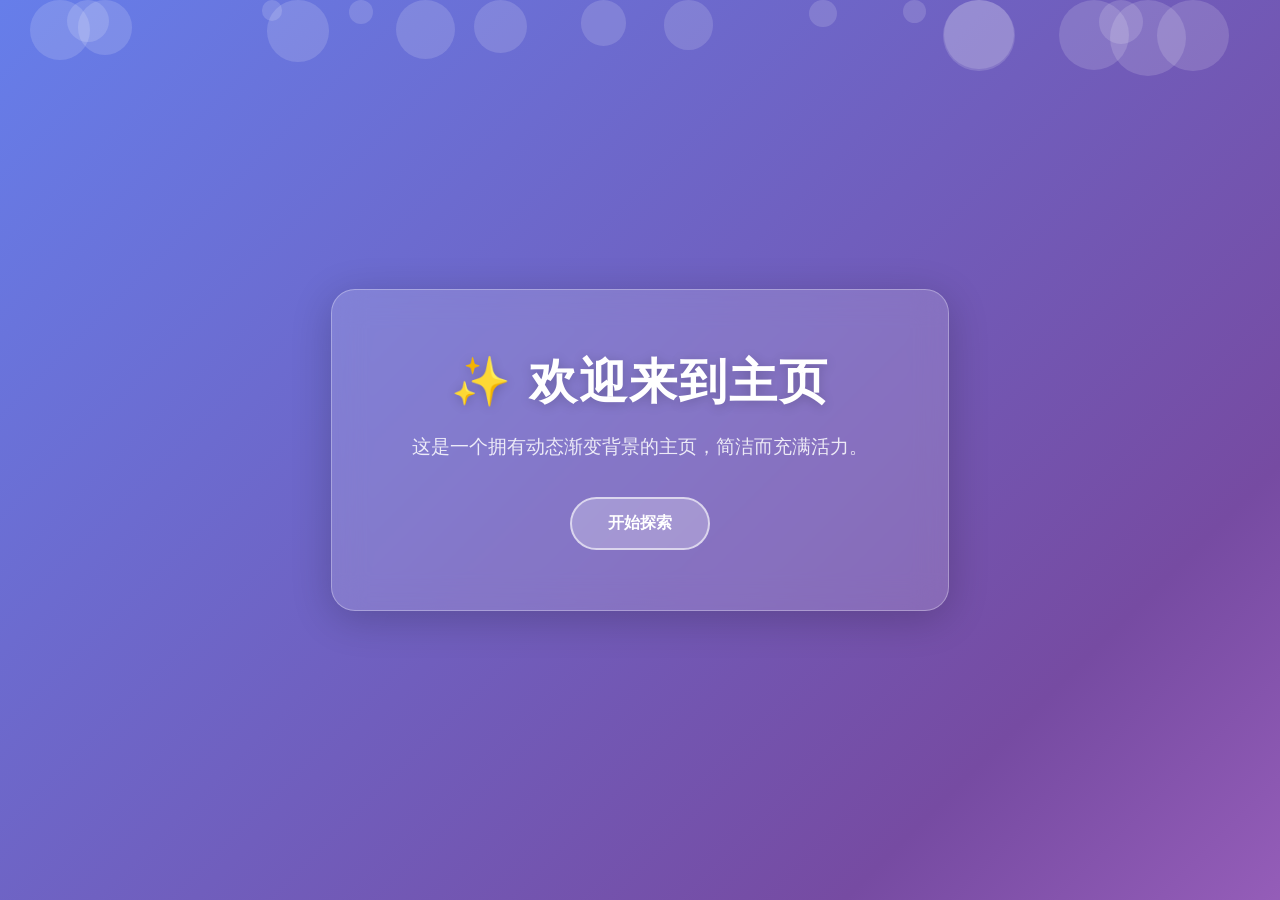
==== index.html @ 36ba8d24 "feat: 替换页面背景为紫色渐变，调整文字颜色以适配深色背景" ====
<!DOCTYPE html>

<html lang="zh-CN">
<head>
<meta charset="utf-8"/>
<meta content="width=device-width, initial-scale=1.0" name="viewport"/>
<title>主页</title>
<style>
    /* 重置默认样式 */
    * {
      margin: 0;
      padding: 0;
      box-sizing: border-box;
    }

    /* 全屏渐变动画背景 */
    body {
      min-height: 100vh;
      display: flex;
      align-items: center;
      justify-content: center;
      background: linear-gradient(135deg, #667eea, #764ba2, #f093fb, #f5576c, #4facfe, #00f2fe);
      background-size: 400% 400%;
      animation: gradientShift 10s ease infinite;
      font-family: 'Segoe UI', 'PingFang SC', 'Microsoft YaHei', sans-serif;
      overflow: hidden;
    }

    /* 背景渐变动画关键帧 */
    @keyframes gradientShift {
      0%   { background-position: 0% 50%; }
      50%  { background-position: 100% 50%; }
      100% { background-position: 0% 50%; }
    }

    /* 浮动粒子装饰 */
    .particles {
      position: fixed;
      top: 0;
      left: 0;
      width: 100%;
      height: 100%;
      pointer-events: none;
      z-index: 0;
    }

    .particle {
      position: absolute;
      border-radius: 50%;
      background: rgba(255, 255, 255, 0.15);
      animation: float linear infinite;
    }

    @keyframes float {
      0%   { transform: translateY(110vh) scale(0); opacity: 0; }
      10%  { opacity: 1; }
      90%  { opacity: 1; }
      100% { transform: translateY(-10vh) scale(1); opacity: 0; }
    }

    /* 主内容卡片 */
    .card {
      position: relative;
      z-index: 1;
      text-align: center;
      padding: 60px 80px;
      background: rgba(255, 255, 255, 0.15);
      backdrop-filter: blur(16px);
      -webkit-backdrop-filter: blur(16px);
      border: 1px solid rgba(255, 255, 255, 0.3);
      border-radius: 24px;
      box-shadow: 0 8px 40px rgba(0, 0, 0, 0.2);
      animation: fadeInUp 0.8s ease both;
    }

    @keyframes fadeInUp {
      from { opacity: 0; transform: translateY(30px); }
      to   { opacity: 1; transform: translateY(0); }
    }

    /* 标题样式 */
    h1 {
      font-size: 3rem;
      font-weight: 700;
      color: #ffffff;
      text-shadow: 0 2px 12px rgba(0, 0, 0, 0.2);
      letter-spacing: 2px;
      margin-bottom: 16px;
    }

    /* 副标题样式 */
    p {
      font-size: 1.2rem;
      color: rgba(255, 255, 255, 0.85);
      line-height: 1.8;
      max-width: 480px;
      margin: 0 auto 32px;
    }

    /* 按钮样式 */
    .btn {
      display: inline-block;
      padding: 14px 36px;
      background: rgba(255, 255, 255, 0.25);
      color: #ffffff;
      font-size: 1rem;
      font-weight: 600;
      border: 2px solid rgba(255, 255, 255, 0.6);
      border-radius: 50px;
      text-decoration: none;
      transition: all 0.3s ease;
      cursor: pointer;
    }

    .btn:hover {
      background: rgba(255, 255, 255, 0.4);
      transform: translateY(-2px);
      box-shadow: 0 6px 20px rgba(0, 0, 0, 0.15);
    }
  </style>

<!-- 引入对话气泡工具 -->
<script src="https://pre-yf-autoagent.pre-opt.aliyun.com/bubble-popup.min.js"></script>
    <link rel="manifest" href="./manifest.webmanifest">
    <meta name="theme-color" content="#B13BFF">
    <meta name="apple-mobile-web-app-capable" content="yes">
    <meta name="apple-mobile-web-app-status-bar-style" content="black-translucent">
    <meta name="apple-mobile-web-app-title" content="test">
    <link rel="apple-touch-icon" href="./icons/icon-192x192.png">
</head>
<body>
<!-- 浮动粒子背景 -->
<div class="particles" id="particles"></div>
<!-- 主内容卡片 -->
<div class="card">
<h1>✨ 欢迎来到主页</h1>
<p>这是一个拥有动态渐变背景的主页，简洁而充满活力。</p>
<a class="btn" href="#">开始探索</a>
</div>
<script>
    // 动态生成浮动粒子
    const container = document.getElementById('particles');
    const count = 18;

    for (let i = 0; i < count; i++) {
      const el = document.createElement('div');
      el.className = 'particle';
      const size = Math.random() * 60 + 20; // 20px ~ 80px
      el.style.cssText = [
        `width: ${size}px`,
        `height: ${size}px`,
        `left: ${Math.random() * 100}%`,
        `animation-duration: ${Math.random() * 12 + 8}s`,
        `animation-delay: ${Math.random() * 10}s`,
      ].join(';');
      container.appendChild(el);
    }
  </script>
    <script>
        // PWA Service Worker 注册 - 由 setup_pwa.py 自动生成
        if ('serviceWorker' in navigator) {
            navigator.serviceWorker.register('./service-worker.js')
                .then((reg) => {
                    console.log('[PWA] Service Worker 已注册, scope:', reg.scope);
                    return navigator.serviceWorker.ready;
                })
                .then(() => console.log('[PWA] Service Worker 已激活并接管页面'))
                .catch((err) => console.warn('[PWA] Service Worker 注册失败:', err));
        } else {
            console.warn('[PWA] 当前环境不支持 Service Worker（需要 HTTPS 或 localhost）');
        }
    </script>
</body>
</html>
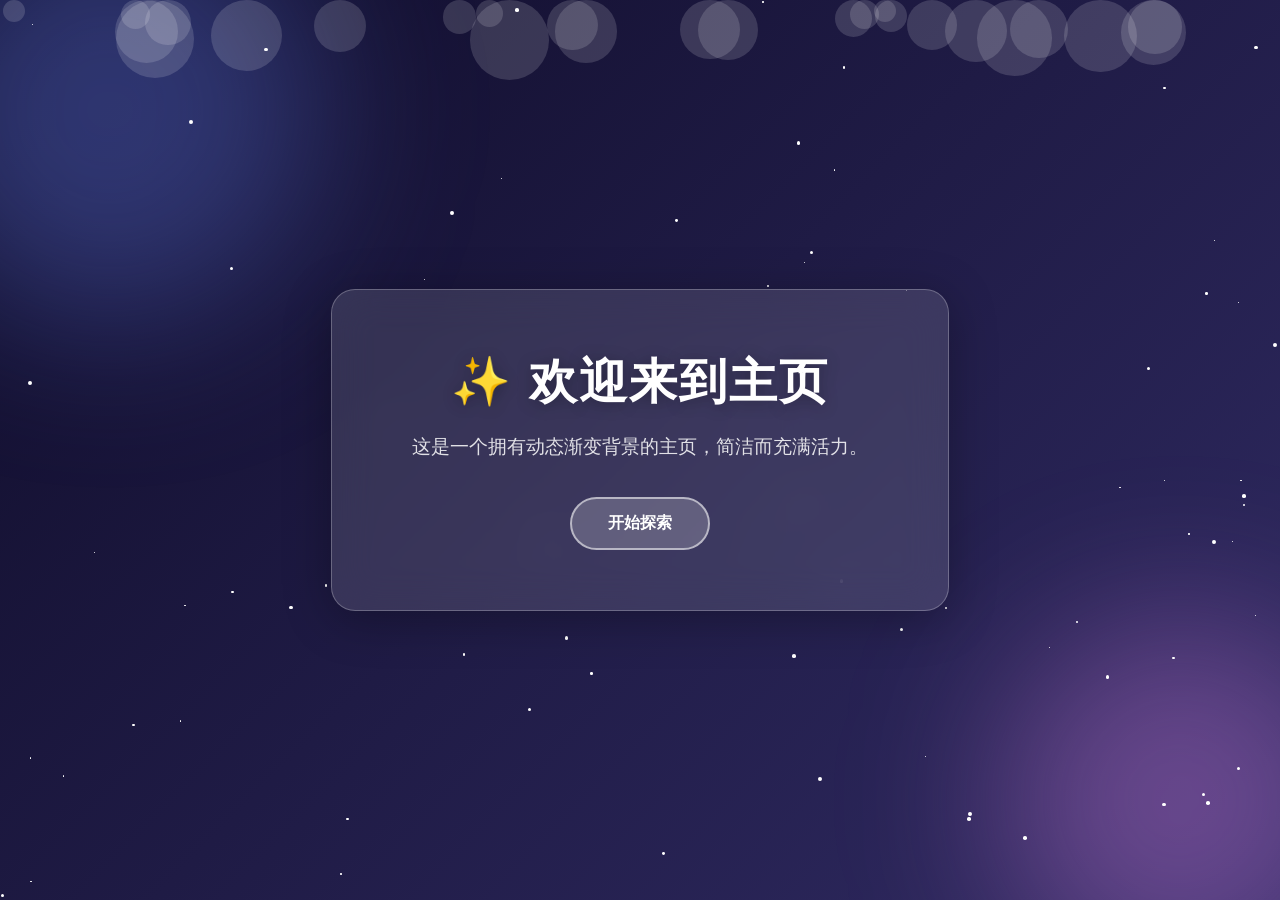
==== commit 0f134c70: "feat: 增强主页背景 — 添加星空粒子与光晕效果 (#10) Co-authored-by: chenjunzou-s-gitapp[bot] <292075211+chenjunzou-s-gi" ====
--- a/index.html
+++ b/index.html
@@ -1,11 +1,10 @@
 <!DOCTYPE html>
-
 <html lang="zh-CN">
 <head>
-<meta charset="utf-8"/>
-<meta content="width=device-width, initial-scale=1.0" name="viewport"/>
-<title>主页</title>
-<style>
+  <meta charset="UTF-8" />
+  <meta name="viewport" content="width=device-width, initial-scale=1.0" />
+  <title>主页</title>
+  <style>
     /* 重置默认样式 */
     * {
       margin: 0;
@@ -19,9 +18,9 @@
       display: flex;
       align-items: center;
       justify-content: center;
-      background: linear-gradient(135deg, #667eea, #764ba2, #f093fb, #f5576c, #4facfe, #00f2fe);
-      background-size: 400% 400%;
-      animation: gradientShift 10s ease infinite;
+      background: linear-gradient(135deg, #0f0c29, #302b63, #24243e, #667eea, #764ba2, #f093fb, #4facfe);
+      background-size: 600% 600%;
+      animation: gradientShift 14s ease infinite;
       font-family: 'Segoe UI', 'PingFang SC', 'Microsoft YaHei', sans-serif;
       overflow: hidden;
     }
@@ -33,13 +32,62 @@
       100% { background-position: 0% 50%; }
     }
 
-    /* 浮动粒子装饰 */
+    /* ── 星空层 ── */
+    .stars {
+      position: fixed;
+      top: 0; left: 0;
+      width: 100%; height: 100%;
+      pointer-events: none;
+      z-index: 0;
+    }
+
+    .star {
+      position: absolute;
+      border-radius: 50%;
+      background: #ffffff;
+      animation: twinkle ease-in-out infinite;
+    }
+
+    @keyframes twinkle {
+      0%, 100% { opacity: 0.1; transform: scale(0.8); }
+      50%       { opacity: 1;   transform: scale(1.3); }
+    }
+
+    /* ── 光晕装饰层 ── */
+    .glow {
+      position: fixed;
+      border-radius: 50%;
+      filter: blur(80px);
+      pointer-events: none;
+      z-index: 0;
+      animation: glowPulse ease-in-out infinite;
+    }
+
+    .glow-1 {
+      width: 420px; height: 420px;
+      background: rgba(102, 126, 234, 0.35);
+      top: -100px; left: -100px;
+      animation-duration: 9s;
+    }
+
+    .glow-2 {
+      width: 360px; height: 360px;
+      background: rgba(240, 147, 251, 0.3);
+      bottom: -80px; right: -80px;
+      animation-duration: 11s;
+      animation-delay: -4s;
+    }
+
+    @keyframes glowPulse {
+      0%, 100% { opacity: 0.5; transform: scale(1); }
+      50%       { opacity: 0.9; transform: scale(1.15); }
+    }
+
+    /* ── 浮动粒子装饰 ── */
     .particles {
       position: fixed;
-      top: 0;
-      left: 0;
-      width: 100%;
-      height: 100%;
+      top: 0; left: 0;
+      width: 100%; height: 100%;
       pointer-events: none;
       z-index: 0;
     }
@@ -64,12 +112,12 @@
       z-index: 1;
       text-align: center;
       padding: 60px 80px;
-      background: rgba(255, 255, 255, 0.15);
-      backdrop-filter: blur(16px);
-      -webkit-backdrop-filter: blur(16px);
-      border: 1px solid rgba(255, 255, 255, 0.3);
+      background: rgba(255, 255, 255, 0.12);
+      backdrop-filter: blur(20px);
+      -webkit-backdrop-filter: blur(20px);
+      border: 1px solid rgba(255, 255, 255, 0.25);
       border-radius: 24px;
-      box-shadow: 0 8px 40px rgba(0, 0, 0, 0.2);
+      box-shadow: 0 8px 48px rgba(0, 0, 0, 0.3);
       animation: fadeInUp 0.8s ease both;
     }
 
@@ -83,7 +131,7 @@
       font-size: 3rem;
       font-weight: 700;
       color: #ffffff;
-      text-shadow: 0 2px 12px rgba(0, 0, 0, 0.2);
+      text-shadow: 0 2px 16px rgba(0, 0, 0, 0.3);
       letter-spacing: 2px;
       margin-bottom: 16px;
     }
@@ -101,11 +149,11 @@
     .btn {
       display: inline-block;
       padding: 14px 36px;
-      background: rgba(255, 255, 255, 0.25);
+      background: rgba(255, 255, 255, 0.2);
       color: #ffffff;
       font-size: 1rem;
       font-weight: 600;
-      border: 2px solid rgba(255, 255, 255, 0.6);
+      border: 2px solid rgba(255, 255, 255, 0.55);
       border-radius: 50px;
       text-decoration: none;
       transition: all 0.3s ease;
@@ -113,36 +161,54 @@
     }
 
     .btn:hover {
-      background: rgba(255, 255, 255, 0.4);
+      background: rgba(255, 255, 255, 0.38);
       transform: translateY(-2px);
-      box-shadow: 0 6px 20px rgba(0, 0, 0, 0.15);
+      box-shadow: 0 6px 24px rgba(0, 0, 0, 0.2);
     }
   </style>
-
-<!-- 引入对话气泡工具 -->
-<script src="https://pre-yf-autoagent.pre-opt.aliyun.com/bubble-popup.min.js"></script>
-    <link rel="manifest" href="./manifest.webmanifest">
-    <meta name="theme-color" content="#B13BFF">
-    <meta name="apple-mobile-web-app-capable" content="yes">
-    <meta name="apple-mobile-web-app-status-bar-style" content="black-translucent">
-    <meta name="apple-mobile-web-app-title" content="test">
-    <link rel="apple-touch-icon" href="./icons/icon-192x192.png">
 </head>
 <body>
-<!-- 浮动粒子背景 -->
-<div class="particles" id="particles"></div>
-<!-- 主内容卡片 -->
-<div class="card">
-<h1>✨ 欢迎来到主页</h1>
-<p>这是一个拥有动态渐变背景的主页，简洁而充满活力。</p>
-<a class="btn" href="#">开始探索</a>
-</div>
-<script>
-    // 动态生成浮动粒子
-    const container = document.getElementById('particles');
-    const count = 18;
-
-    for (let i = 0; i < count; i++) {
+
+  <!-- 光晕装饰背景 -->
+  <div class="glow glow-1"></div>
+  <div class="glow glow-2"></div>
+
+  <!-- 星空层 -->
+  <div class="stars" id="stars"></div>
+
+  <!-- 浮动粒子背景 -->
+  <div class="particles" id="particles"></div>
+
+  <!-- 主内容卡片 -->
+  <div class="card">
+    <h1>✨ 欢迎来到主页</h1>
+    <p>这是一个拥有动态渐变背景的主页，简洁而充满活力。</p>
+    <a class="btn" href="#">开始探索</a>
+  </div>
+
+  <script>
+    // 生成星空粒子
+    const starsContainer = document.getElementById('stars');
+    const starCount = 80;
+    for (let i = 0; i < starCount; i++) {
+      const star = document.createElement('div');
+      star.className = 'star';
+      const size = Math.random() * 3 + 1; // 1px ~ 4px
+      star.style.cssText = [
+        `width: ${size}px`,
+        `height: ${size}px`,
+        `top: ${Math.random() * 100}%`,
+        `left: ${Math.random() * 100}%`,
+        `animation-duration: ${Math.random() * 4 + 2}s`,
+        `animation-delay: ${Math.random() * 6}s`,
+      ].join(';');
+      starsContainer.appendChild(star);
+    }
+
+    // 生成浮动粒子
+    const particlesContainer = document.getElementById('particles');
+    const particleCount = 25;
+    for (let i = 0; i < particleCount; i++) {
       const el = document.createElement('div');
       el.className = 'particle';
       const size = Math.random() * 60 + 20; // 20px ~ 80px
@@ -153,22 +219,9 @@
         `animation-duration: ${Math.random() * 12 + 8}s`,
         `animation-delay: ${Math.random() * 10}s`,
       ].join(';');
-      container.appendChild(el);
+      particlesContainer.appendChild(el);
     }
   </script>
-    <script>
-        // PWA Service Worker 注册 - 由 setup_pwa.py 自动生成
-        if ('serviceWorker' in navigator) {
-            navigator.serviceWorker.register('./service-worker.js')
-                .then((reg) => {
-                    console.log('[PWA] Service Worker 已注册, scope:', reg.scope);
-                    return navigator.serviceWorker.ready;
-                })
-                .then(() => console.log('[PWA] Service Worker 已激活并接管页面'))
-                .catch((err) => console.warn('[PWA] Service Worker 注册失败:', err));
-        } else {
-            console.warn('[PWA] 当前环境不支持 Service Worker（需要 HTTPS 或 localhost）');
-        }
-    </script>
+
 </body>
 </html>
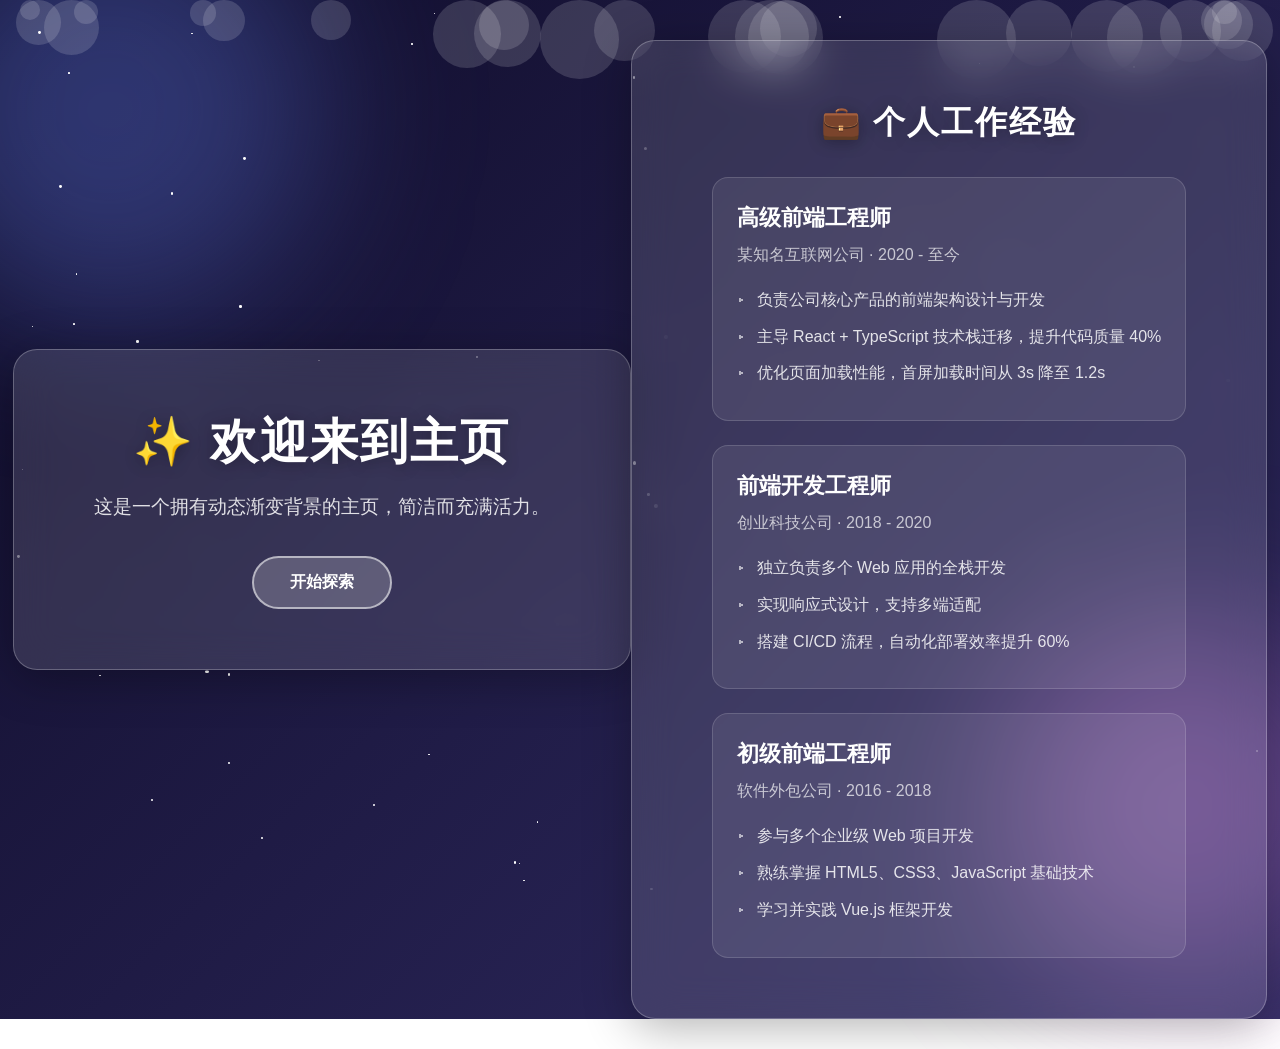
==== commit 0db79b4e: "feat: 增加个人工作经验展示段落" ====
--- a/index.html
+++ b/index.html
@@ -165,6 +165,70 @@
       transform: translateY(-2px);
       box-shadow: 0 6px 24px rgba(0, 0, 0, 0.2);
     }
+
+    /* 工作经验卡片特殊样式 */
+    .experience-card {
+      margin-top: 40px;
+      text-align: left;
+      max-width: 800px;
+    }
+
+    .experience-card h2 {
+      font-size: 2rem;
+      font-weight: 700;
+      color: #ffffff;
+      text-shadow: 0 2px 16px rgba(0, 0, 0, 0.3);
+      letter-spacing: 2px;
+      margin-bottom: 32px;
+      text-align: center;
+    }
+
+    .experience-list {
+      display: flex;
+      flex-direction: column;
+      gap: 24px;
+    }
+
+    .experience-item {
+      padding: 24px;
+      background: rgba(255, 255, 255, 0.08);
+      border-radius: 16px;
+      border: 1px solid rgba(255, 255, 255, 0.15);
+    }
+
+    .experience-item h3 {
+      font-size: 1.4rem;
+      font-weight: 600;
+      color: #ffffff;
+      margin-bottom: 8px;
+    }
+
+    .experience-item .company {
+      font-size: 1rem;
+      color: rgba(255, 255, 255, 0.7);
+      margin-bottom: 16px;
+    }
+
+    .experience-item ul {
+      list-style: none;
+      padding-left: 0;
+    }
+
+    .experience-item li {
+      font-size: 1rem;
+      color: rgba(255, 255, 255, 0.85);
+      line-height: 1.8;
+      margin-bottom: 8px;
+      padding-left: 20px;
+      position: relative;
+    }
+
+    .experience-item li:before {
+      content: '▸';
+      position: absolute;
+      left: 0;
+      color: rgba(255, 255, 255, 0.6);
+    }
   </style>
 </head>
 <body>
@@ -184,6 +248,40 @@
     <h1>✨ 欢迎来到主页</h1>
     <p>这是一个拥有动态渐变背景的主页，简洁而充满活力。</p>
     <a class="btn" href="#">开始探索</a>
+  </div>
+
+  <!-- 工作经验卡片 -->
+  <div class="card experience-card">
+    <h2>💼 个人工作经验</h2>
+    <div class="experience-list">
+      <div class="experience-item">
+        <h3>高级前端工程师</h3>
+        <p class="company">某知名互联网公司 · 2020 - 至今</p>
+        <ul>
+          <li>负责公司核心产品的前端架构设计与开发</li>
+          <li>主导 React + TypeScript 技术栈迁移，提升代码质量 40%</li>
+          <li>优化页面加载性能，首屏加载时间从 3s 降至 1.2s</li>
+        </ul>
+      </div>
+      <div class="experience-item">
+        <h3>前端开发工程师</h3>
+        <p class="company">创业科技公司 · 2018 - 2020</p>
+        <ul>
+          <li>独立负责多个 Web 应用的全栈开发</li>
+          <li>实现响应式设计，支持多端适配</li>
+          <li>搭建 CI/CD 流程，自动化部署效率提升 60%</li>
+        </ul>
+      </div>
+      <div class="experience-item">
+        <h3>初级前端工程师</h3>
+        <p class="company">软件外包公司 · 2016 - 2018</p>
+        <ul>
+          <li>参与多个企业级 Web 项目开发</li>
+          <li>熟练掌握 HTML5、CSS3、JavaScript 基础技术</li>
+          <li>学习并实践 Vue.js 框架开发</li>
+        </ul>
+      </div>
+    </div>
   </div>
 
   <script>
@@ -224,4 +322,4 @@
   </script>
 
 </body>
-</html>
+</html>
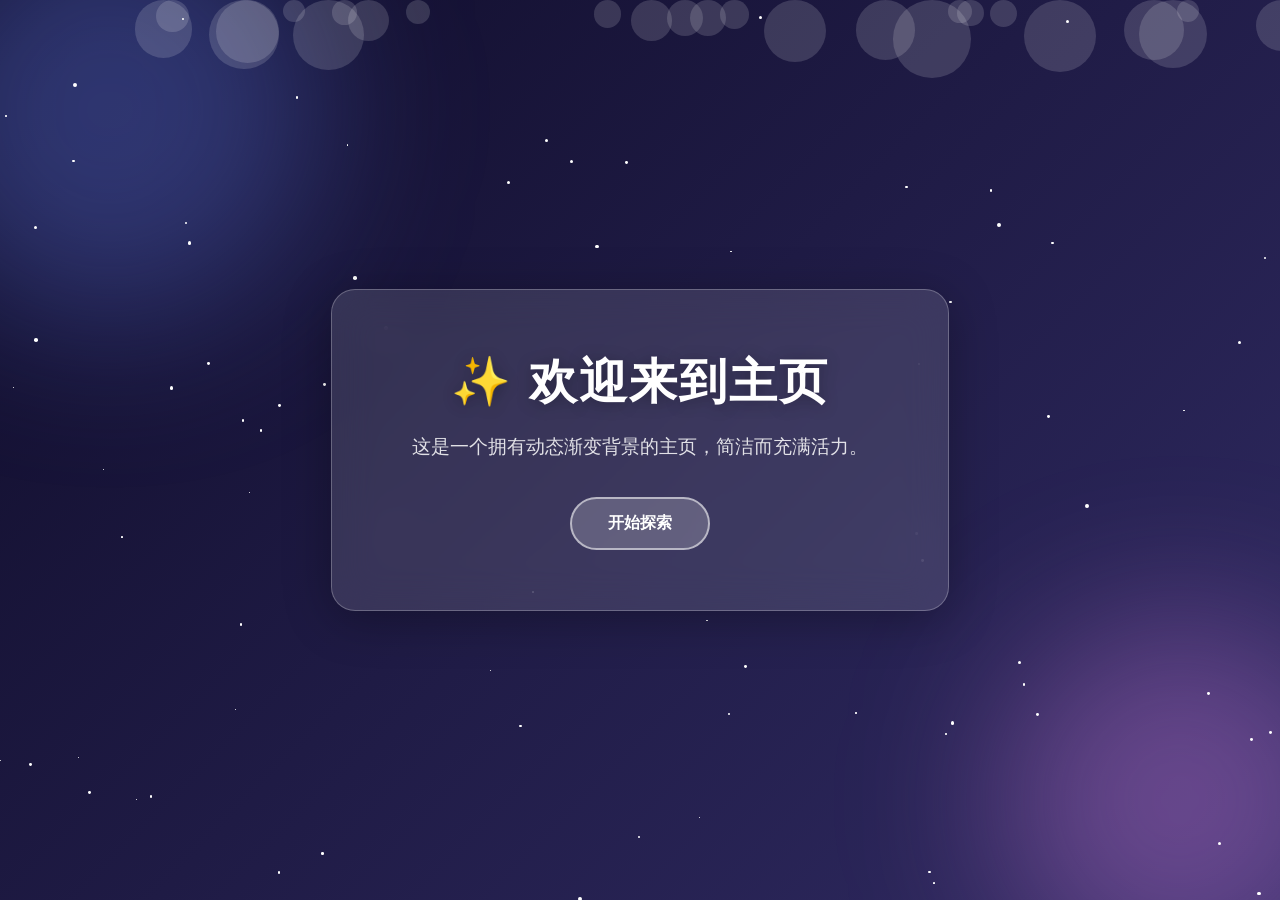
==== commit bfff4b8a: "Revert "feat: 增加个人工作经验展示段落 (#15)" This reverts commit cac83ef5b90c89a66521bd5303f0f44f8d081c6b." ====
--- a/index.html
+++ b/index.html
@@ -165,70 +165,6 @@
       transform: translateY(-2px);
       box-shadow: 0 6px 24px rgba(0, 0, 0, 0.2);
     }
-
-    /* 工作经验卡片特殊样式 */
-    .experience-card {
-      margin-top: 40px;
-      text-align: left;
-      max-width: 800px;
-    }
-
-    .experience-card h2 {
-      font-size: 2rem;
-      font-weight: 700;
-      color: #ffffff;
-      text-shadow: 0 2px 16px rgba(0, 0, 0, 0.3);
-      letter-spacing: 2px;
-      margin-bottom: 32px;
-      text-align: center;
-    }
-
-    .experience-list {
-      display: flex;
-      flex-direction: column;
-      gap: 24px;
-    }
-
-    .experience-item {
-      padding: 24px;
-      background: rgba(255, 255, 255, 0.08);
-      border-radius: 16px;
-      border: 1px solid rgba(255, 255, 255, 0.15);
-    }
-
-    .experience-item h3 {
-      font-size: 1.4rem;
-      font-weight: 600;
-      color: #ffffff;
-      margin-bottom: 8px;
-    }
-
-    .experience-item .company {
-      font-size: 1rem;
-      color: rgba(255, 255, 255, 0.7);
-      margin-bottom: 16px;
-    }
-
-    .experience-item ul {
-      list-style: none;
-      padding-left: 0;
-    }
-
-    .experience-item li {
-      font-size: 1rem;
-      color: rgba(255, 255, 255, 0.85);
-      line-height: 1.8;
-      margin-bottom: 8px;
-      padding-left: 20px;
-      position: relative;
-    }
-
-    .experience-item li:before {
-      content: '▸';
-      position: absolute;
-      left: 0;
-      color: rgba(255, 255, 255, 0.6);
-    }
   </style>
 </head>
 <body>
@@ -248,40 +184,6 @@
     <h1>✨ 欢迎来到主页</h1>
     <p>这是一个拥有动态渐变背景的主页，简洁而充满活力。</p>
     <a class="btn" href="#">开始探索</a>
-  </div>
-
-  <!-- 工作经验卡片 -->
-  <div class="card experience-card">
-    <h2>💼 个人工作经验</h2>
-    <div class="experience-list">
-      <div class="experience-item">
-        <h3>高级前端工程师</h3>
-        <p class="company">某知名互联网公司 · 2020 - 至今</p>
-        <ul>
-          <li>负责公司核心产品的前端架构设计与开发</li>
-          <li>主导 React + TypeScript 技术栈迁移，提升代码质量 40%</li>
-          <li>优化页面加载性能，首屏加载时间从 3s 降至 1.2s</li>
-        </ul>
-      </div>
-      <div class="experience-item">
-        <h3>前端开发工程师</h3>
-        <p class="company">创业科技公司 · 2018 - 2020</p>
-        <ul>
-          <li>独立负责多个 Web 应用的全栈开发</li>
-          <li>实现响应式设计，支持多端适配</li>
-          <li>搭建 CI/CD 流程，自动化部署效率提升 60%</li>
-        </ul>
-      </div>
-      <div class="experience-item">
-        <h3>初级前端工程师</h3>
-        <p class="company">软件外包公司 · 2016 - 2018</p>
-        <ul>
-          <li>参与多个企业级 Web 项目开发</li>
-          <li>熟练掌握 HTML5、CSS3、JavaScript 基础技术</li>
-          <li>学习并实践 Vue.js 框架开发</li>
-        </ul>
-      </div>
-    </div>
   </div>
 
   <script>
@@ -322,4 +224,4 @@
   </script>
 
 </body>
-</html>+</html>
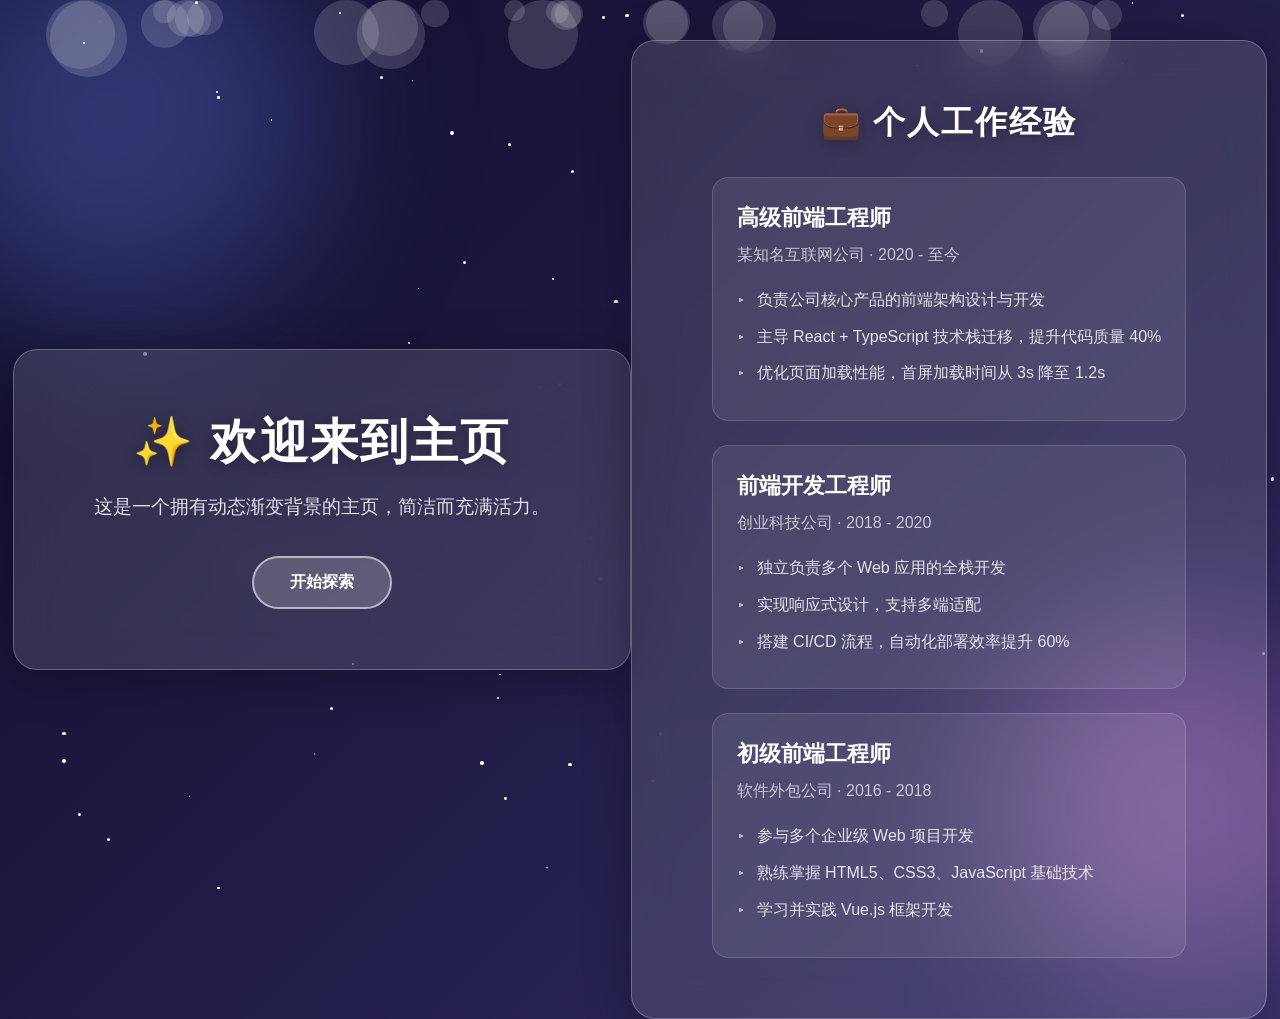
==== commit 867d24e3: "Revert "Revert "feat: 增加个人工作经验展示段落 (#15)" (#16)" This reverts commit 183dbb899848758a8d00500b0d7be37" ====
--- a/index.html
+++ b/index.html
@@ -165,6 +165,70 @@
       transform: translateY(-2px);
       box-shadow: 0 6px 24px rgba(0, 0, 0, 0.2);
     }
+
+    /* 工作经验卡片特殊样式 */
+    .experience-card {
+      margin-top: 40px;
+      text-align: left;
+      max-width: 800px;
+    }
+
+    .experience-card h2 {
+      font-size: 2rem;
+      font-weight: 700;
+      color: #ffffff;
+      text-shadow: 0 2px 16px rgba(0, 0, 0, 0.3);
+      letter-spacing: 2px;
+      margin-bottom: 32px;
+      text-align: center;
+    }
+
+    .experience-list {
+      display: flex;
+      flex-direction: column;
+      gap: 24px;
+    }
+
+    .experience-item {
+      padding: 24px;
+      background: rgba(255, 255, 255, 0.08);
+      border-radius: 16px;
+      border: 1px solid rgba(255, 255, 255, 0.15);
+    }
+
+    .experience-item h3 {
+      font-size: 1.4rem;
+      font-weight: 600;
+      color: #ffffff;
+      margin-bottom: 8px;
+    }
+
+    .experience-item .company {
+      font-size: 1rem;
+      color: rgba(255, 255, 255, 0.7);
+      margin-bottom: 16px;
+    }
+
+    .experience-item ul {
+      list-style: none;
+      padding-left: 0;
+    }
+
+    .experience-item li {
+      font-size: 1rem;
+      color: rgba(255, 255, 255, 0.85);
+      line-height: 1.8;
+      margin-bottom: 8px;
+      padding-left: 20px;
+      position: relative;
+    }
+
+    .experience-item li:before {
+      content: '▸';
+      position: absolute;
+      left: 0;
+      color: rgba(255, 255, 255, 0.6);
+    }
   </style>
 </head>
 <body>
@@ -184,6 +248,40 @@
     <h1>✨ 欢迎来到主页</h1>
     <p>这是一个拥有动态渐变背景的主页，简洁而充满活力。</p>
     <a class="btn" href="#">开始探索</a>
+  </div>
+
+  <!-- 工作经验卡片 -->
+  <div class="card experience-card">
+    <h2>💼 个人工作经验</h2>
+    <div class="experience-list">
+      <div class="experience-item">
+        <h3>高级前端工程师</h3>
+        <p class="company">某知名互联网公司 · 2020 - 至今</p>
+        <ul>
+          <li>负责公司核心产品的前端架构设计与开发</li>
+          <li>主导 React + TypeScript 技术栈迁移，提升代码质量 40%</li>
+          <li>优化页面加载性能，首屏加载时间从 3s 降至 1.2s</li>
+        </ul>
+      </div>
+      <div class="experience-item">
+        <h3>前端开发工程师</h3>
+        <p class="company">创业科技公司 · 2018 - 2020</p>
+        <ul>
+          <li>独立负责多个 Web 应用的全栈开发</li>
+          <li>实现响应式设计，支持多端适配</li>
+          <li>搭建 CI/CD 流程，自动化部署效率提升 60%</li>
+        </ul>
+      </div>
+      <div class="experience-item">
+        <h3>初级前端工程师</h3>
+        <p class="company">软件外包公司 · 2016 - 2018</p>
+        <ul>
+          <li>参与多个企业级 Web 项目开发</li>
+          <li>熟练掌握 HTML5、CSS3、JavaScript 基础技术</li>
+          <li>学习并实践 Vue.js 框架开发</li>
+        </ul>
+      </div>
+    </div>
   </div>
 
   <script>
@@ -224,4 +322,4 @@
   </script>
 
 </body>
-</html>
+</html>
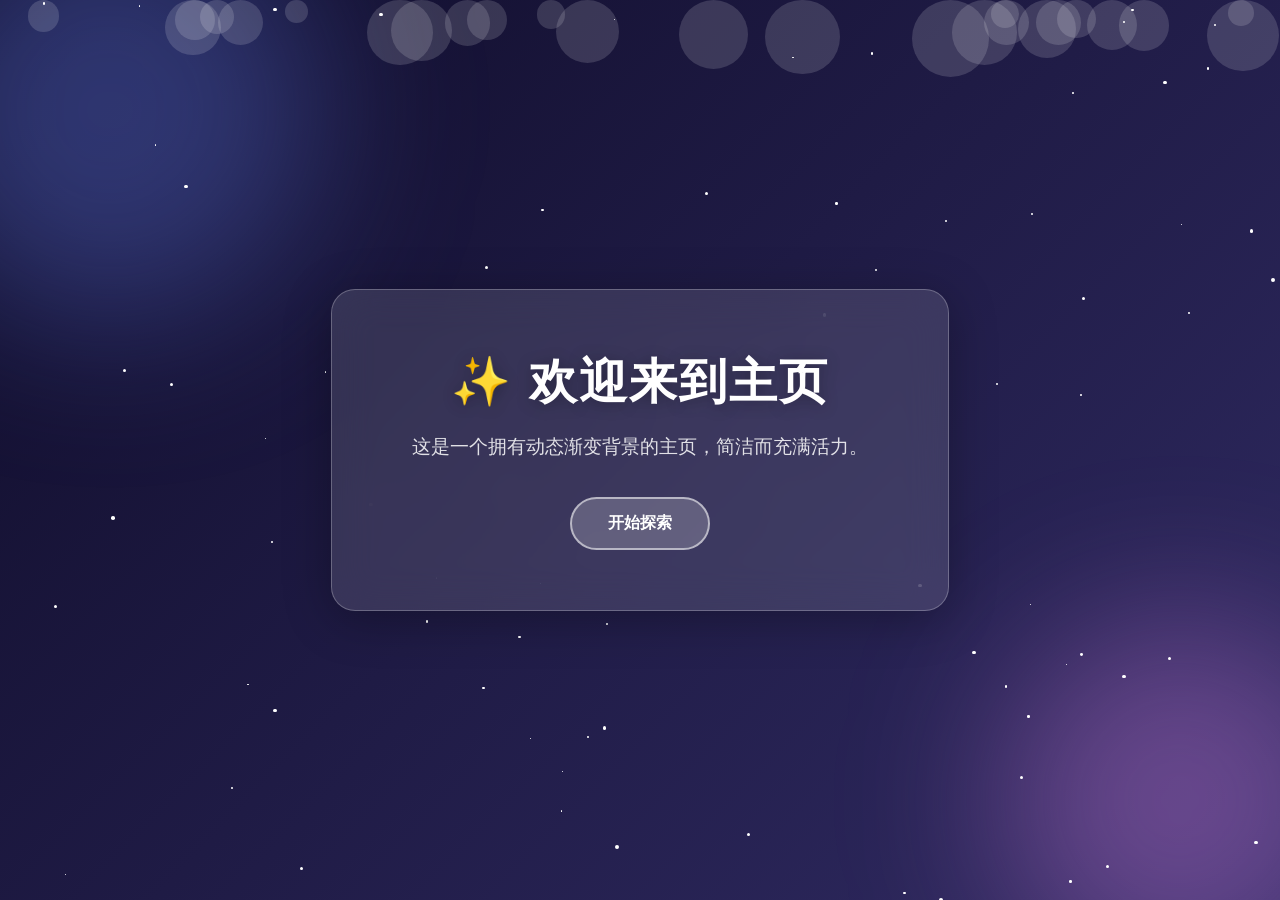
==== commit 6faf31bb: "Revert "Revert "Revert "feat: 增加个人工作经验展示段落 (#15)" (#16)" (#17)" This reverts commit c14f0558134f661b" ====
--- a/index.html
+++ b/index.html
@@ -165,70 +165,6 @@
       transform: translateY(-2px);
       box-shadow: 0 6px 24px rgba(0, 0, 0, 0.2);
     }
-
-    /* 工作经验卡片特殊样式 */
-    .experience-card {
-      margin-top: 40px;
-      text-align: left;
-      max-width: 800px;
-    }
-
-    .experience-card h2 {
-      font-size: 2rem;
-      font-weight: 700;
-      color: #ffffff;
-      text-shadow: 0 2px 16px rgba(0, 0, 0, 0.3);
-      letter-spacing: 2px;
-      margin-bottom: 32px;
-      text-align: center;
-    }
-
-    .experience-list {
-      display: flex;
-      flex-direction: column;
-      gap: 24px;
-    }
-
-    .experience-item {
-      padding: 24px;
-      background: rgba(255, 255, 255, 0.08);
-      border-radius: 16px;
-      border: 1px solid rgba(255, 255, 255, 0.15);
-    }
-
-    .experience-item h3 {
-      font-size: 1.4rem;
-      font-weight: 600;
-      color: #ffffff;
-      margin-bottom: 8px;
-    }
-
-    .experience-item .company {
-      font-size: 1rem;
-      color: rgba(255, 255, 255, 0.7);
-      margin-bottom: 16px;
-    }
-
-    .experience-item ul {
-      list-style: none;
-      padding-left: 0;
-    }
-
-    .experience-item li {
-      font-size: 1rem;
-      color: rgba(255, 255, 255, 0.85);
-      line-height: 1.8;
-      margin-bottom: 8px;
-      padding-left: 20px;
-      position: relative;
-    }
-
-    .experience-item li:before {
-      content: '▸';
-      position: absolute;
-      left: 0;
-      color: rgba(255, 255, 255, 0.6);
-    }
   </style>
 </head>
 <body>
@@ -248,40 +184,6 @@
     <h1>✨ 欢迎来到主页</h1>
     <p>这是一个拥有动态渐变背景的主页，简洁而充满活力。</p>
     <a class="btn" href="#">开始探索</a>
-  </div>
-
-  <!-- 工作经验卡片 -->
-  <div class="card experience-card">
-    <h2>💼 个人工作经验</h2>
-    <div class="experience-list">
-      <div class="experience-item">
-        <h3>高级前端工程师</h3>
-        <p class="company">某知名互联网公司 · 2020 - 至今</p>
-        <ul>
-          <li>负责公司核心产品的前端架构设计与开发</li>
-          <li>主导 React + TypeScript 技术栈迁移，提升代码质量 40%</li>
-          <li>优化页面加载性能，首屏加载时间从 3s 降至 1.2s</li>
-        </ul>
-      </div>
-      <div class="experience-item">
-        <h3>前端开发工程师</h3>
-        <p class="company">创业科技公司 · 2018 - 2020</p>
-        <ul>
-          <li>独立负责多个 Web 应用的全栈开发</li>
-          <li>实现响应式设计，支持多端适配</li>
-          <li>搭建 CI/CD 流程，自动化部署效率提升 60%</li>
-        </ul>
-      </div>
-      <div class="experience-item">
-        <h3>初级前端工程师</h3>
-        <p class="company">软件外包公司 · 2016 - 2018</p>
-        <ul>
-          <li>参与多个企业级 Web 项目开发</li>
-          <li>熟练掌握 HTML5、CSS3、JavaScript 基础技术</li>
-          <li>学习并实践 Vue.js 框架开发</li>
-        </ul>
-      </div>
-    </div>
   </div>
 
   <script>
@@ -322,4 +224,4 @@
   </script>
 
 </body>
-</html>+</html>
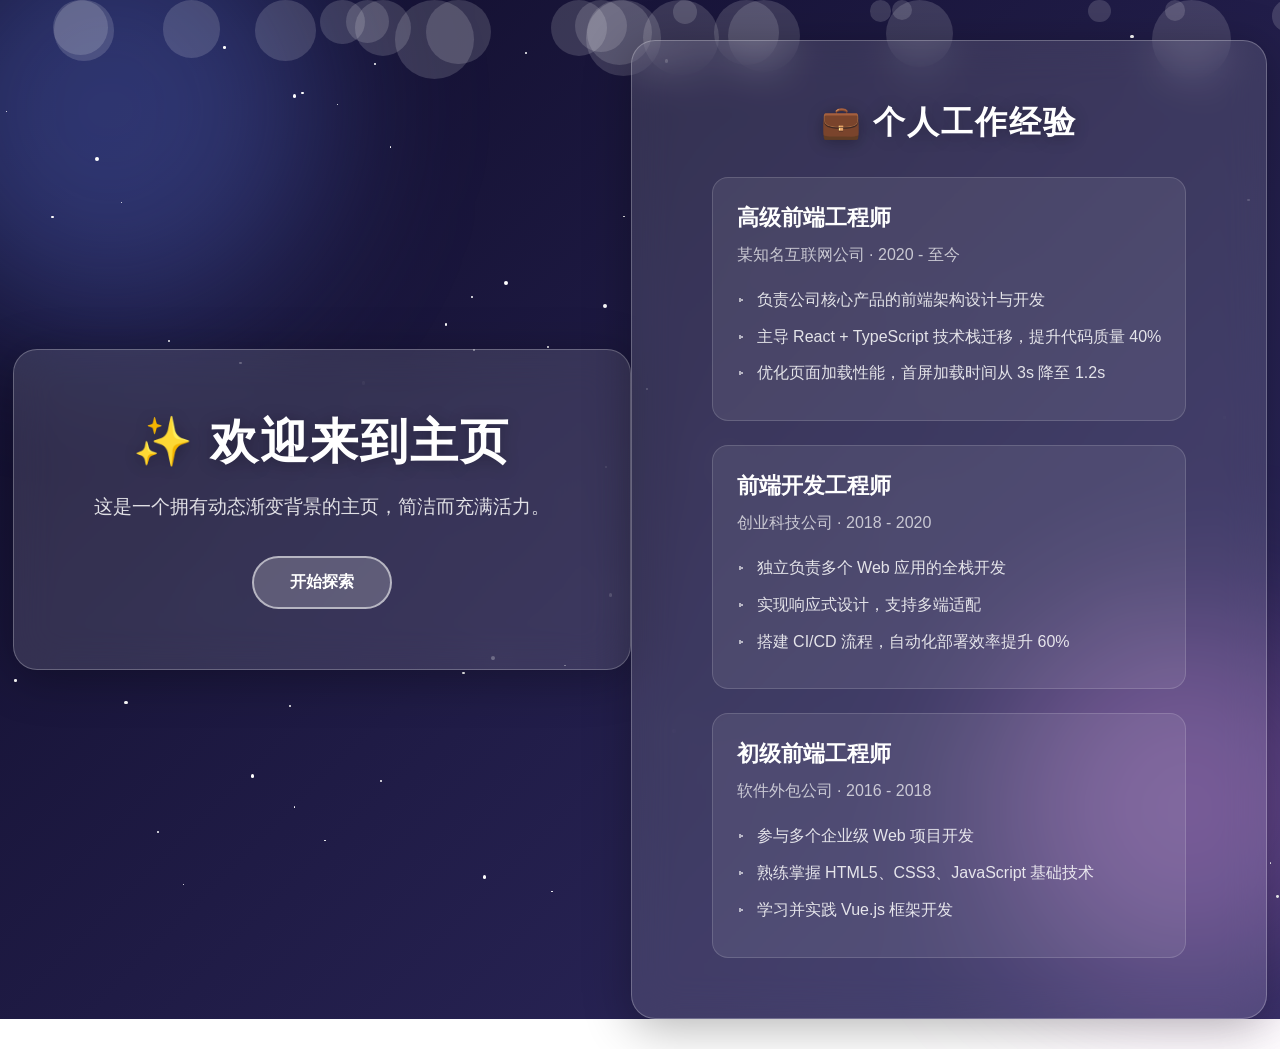
==== commit ffea4818: "Revert "Revert "Revert "Revert "feat: 增加个人工作经验展示段落 (#15)" (#16)" (#17)" (#18)" This reverts commit 8" ====
--- a/index.html
+++ b/index.html
@@ -165,6 +165,70 @@
       transform: translateY(-2px);
       box-shadow: 0 6px 24px rgba(0, 0, 0, 0.2);
     }
+
+    /* 工作经验卡片特殊样式 */
+    .experience-card {
+      margin-top: 40px;
+      text-align: left;
+      max-width: 800px;
+    }
+
+    .experience-card h2 {
+      font-size: 2rem;
+      font-weight: 700;
+      color: #ffffff;
+      text-shadow: 0 2px 16px rgba(0, 0, 0, 0.3);
+      letter-spacing: 2px;
+      margin-bottom: 32px;
+      text-align: center;
+    }
+
+    .experience-list {
+      display: flex;
+      flex-direction: column;
+      gap: 24px;
+    }
+
+    .experience-item {
+      padding: 24px;
+      background: rgba(255, 255, 255, 0.08);
+      border-radius: 16px;
+      border: 1px solid rgba(255, 255, 255, 0.15);
+    }
+
+    .experience-item h3 {
+      font-size: 1.4rem;
+      font-weight: 600;
+      color: #ffffff;
+      margin-bottom: 8px;
+    }
+
+    .experience-item .company {
+      font-size: 1rem;
+      color: rgba(255, 255, 255, 0.7);
+      margin-bottom: 16px;
+    }
+
+    .experience-item ul {
+      list-style: none;
+      padding-left: 0;
+    }
+
+    .experience-item li {
+      font-size: 1rem;
+      color: rgba(255, 255, 255, 0.85);
+      line-height: 1.8;
+      margin-bottom: 8px;
+      padding-left: 20px;
+      position: relative;
+    }
+
+    .experience-item li:before {
+      content: '▸';
+      position: absolute;
+      left: 0;
+      color: rgba(255, 255, 255, 0.6);
+    }
   </style>
 </head>
 <body>
@@ -184,6 +248,40 @@
     <h1>✨ 欢迎来到主页</h1>
     <p>这是一个拥有动态渐变背景的主页，简洁而充满活力。</p>
     <a class="btn" href="#">开始探索</a>
+  </div>
+
+  <!-- 工作经验卡片 -->
+  <div class="card experience-card">
+    <h2>💼 个人工作经验</h2>
+    <div class="experience-list">
+      <div class="experience-item">
+        <h3>高级前端工程师</h3>
+        <p class="company">某知名互联网公司 · 2020 - 至今</p>
+        <ul>
+          <li>负责公司核心产品的前端架构设计与开发</li>
+          <li>主导 React + TypeScript 技术栈迁移，提升代码质量 40%</li>
+          <li>优化页面加载性能，首屏加载时间从 3s 降至 1.2s</li>
+        </ul>
+      </div>
+      <div class="experience-item">
+        <h3>前端开发工程师</h3>
+        <p class="company">创业科技公司 · 2018 - 2020</p>
+        <ul>
+          <li>独立负责多个 Web 应用的全栈开发</li>
+          <li>实现响应式设计，支持多端适配</li>
+          <li>搭建 CI/CD 流程，自动化部署效率提升 60%</li>
+        </ul>
+      </div>
+      <div class="experience-item">
+        <h3>初级前端工程师</h3>
+        <p class="company">软件外包公司 · 2016 - 2018</p>
+        <ul>
+          <li>参与多个企业级 Web 项目开发</li>
+          <li>熟练掌握 HTML5、CSS3、JavaScript 基础技术</li>
+          <li>学习并实践 Vue.js 框架开发</li>
+        </ul>
+      </div>
+    </div>
   </div>
 
   <script>
@@ -224,4 +322,4 @@
   </script>
 
 </body>
-</html>
+</html>
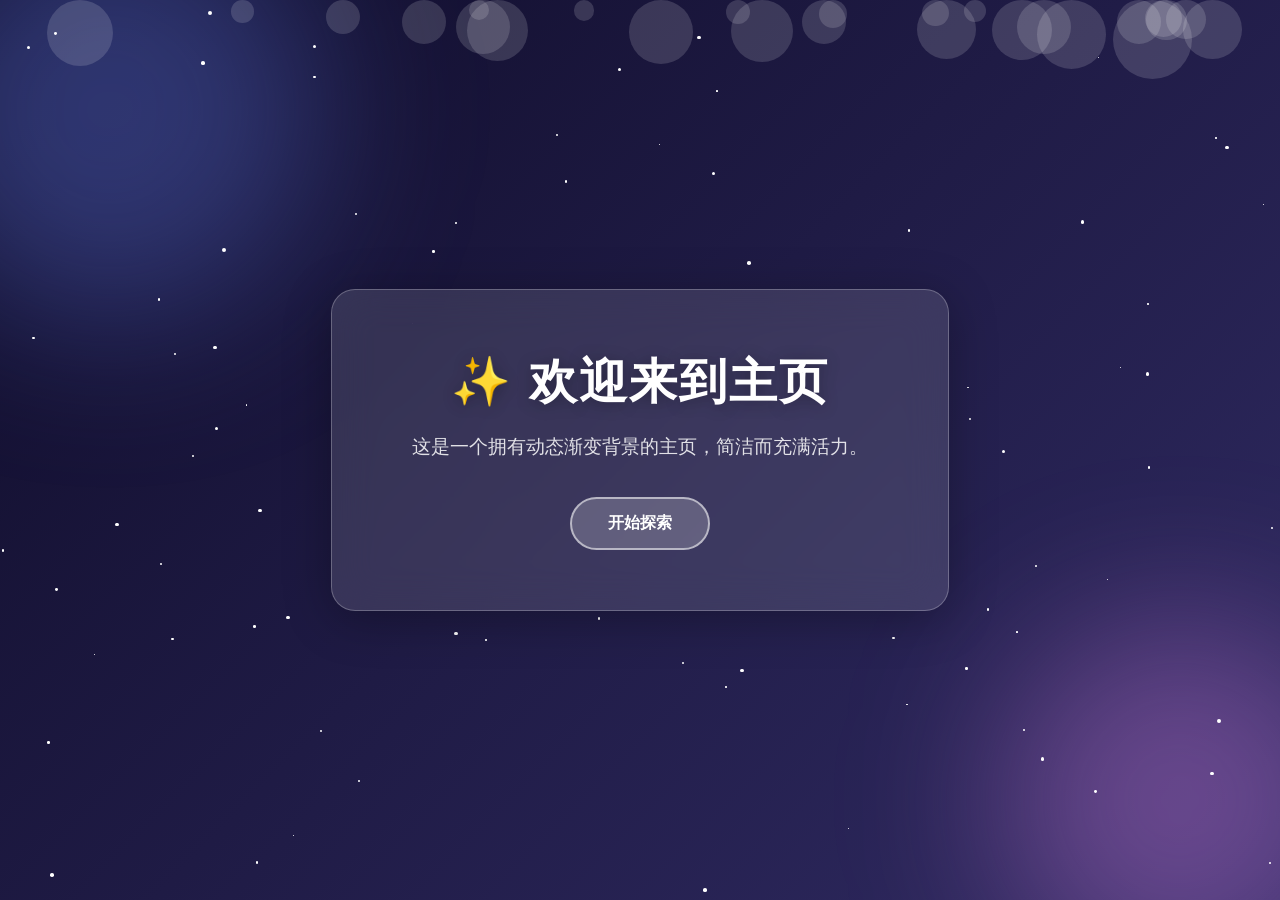
==== commit 87ff723a: "Revert ""Revert "feat: 增加个人工作经验展示段落 (#15)""" This reverts commit 47f90a0a1d6e51ade4cf3711674e21267b3" ====
--- a/index.html
+++ b/index.html
@@ -165,70 +165,6 @@
       transform: translateY(-2px);
       box-shadow: 0 6px 24px rgba(0, 0, 0, 0.2);
     }
-
-    /* 工作经验卡片特殊样式 */
-    .experience-card {
-      margin-top: 40px;
-      text-align: left;
-      max-width: 800px;
-    }
-
-    .experience-card h2 {
-      font-size: 2rem;
-      font-weight: 700;
-      color: #ffffff;
-      text-shadow: 0 2px 16px rgba(0, 0, 0, 0.3);
-      letter-spacing: 2px;
-      margin-bottom: 32px;
-      text-align: center;
-    }
-
-    .experience-list {
-      display: flex;
-      flex-direction: column;
-      gap: 24px;
-    }
-
-    .experience-item {
-      padding: 24px;
-      background: rgba(255, 255, 255, 0.08);
-      border-radius: 16px;
-      border: 1px solid rgba(255, 255, 255, 0.15);
-    }
-
-    .experience-item h3 {
-      font-size: 1.4rem;
-      font-weight: 600;
-      color: #ffffff;
-      margin-bottom: 8px;
-    }
-
-    .experience-item .company {
-      font-size: 1rem;
-      color: rgba(255, 255, 255, 0.7);
-      margin-bottom: 16px;
-    }
-
-    .experience-item ul {
-      list-style: none;
-      padding-left: 0;
-    }
-
-    .experience-item li {
-      font-size: 1rem;
-      color: rgba(255, 255, 255, 0.85);
-      line-height: 1.8;
-      margin-bottom: 8px;
-      padding-left: 20px;
-      position: relative;
-    }
-
-    .experience-item li:before {
-      content: '▸';
-      position: absolute;
-      left: 0;
-      color: rgba(255, 255, 255, 0.6);
-    }
   </style>
 </head>
 <body>
@@ -248,40 +184,6 @@
     <h1>✨ 欢迎来到主页</h1>
     <p>这是一个拥有动态渐变背景的主页，简洁而充满活力。</p>
     <a class="btn" href="#">开始探索</a>
-  </div>
-
-  <!-- 工作经验卡片 -->
-  <div class="card experience-card">
-    <h2>💼 个人工作经验</h2>
-    <div class="experience-list">
-      <div class="experience-item">
-        <h3>高级前端工程师</h3>
-        <p class="company">某知名互联网公司 · 2020 - 至今</p>
-        <ul>
-          <li>负责公司核心产品的前端架构设计与开发</li>
-          <li>主导 React + TypeScript 技术栈迁移，提升代码质量 40%</li>
-          <li>优化页面加载性能，首屏加载时间从 3s 降至 1.2s</li>
-        </ul>
-      </div>
-      <div class="experience-item">
-        <h3>前端开发工程师</h3>
-        <p class="company">创业科技公司 · 2018 - 2020</p>
-        <ul>
-          <li>独立负责多个 Web 应用的全栈开发</li>
-          <li>实现响应式设计，支持多端适配</li>
-          <li>搭建 CI/CD 流程，自动化部署效率提升 60%</li>
-        </ul>
-      </div>
-      <div class="experience-item">
-        <h3>初级前端工程师</h3>
-        <p class="company">软件外包公司 · 2016 - 2018</p>
-        <ul>
-          <li>参与多个企业级 Web 项目开发</li>
-          <li>熟练掌握 HTML5、CSS3、JavaScript 基础技术</li>
-          <li>学习并实践 Vue.js 框架开发</li>
-        </ul>
-      </div>
-    </div>
   </div>
 
   <script>
@@ -322,4 +224,4 @@
   </script>
 
 </body>
-</html>+</html>
